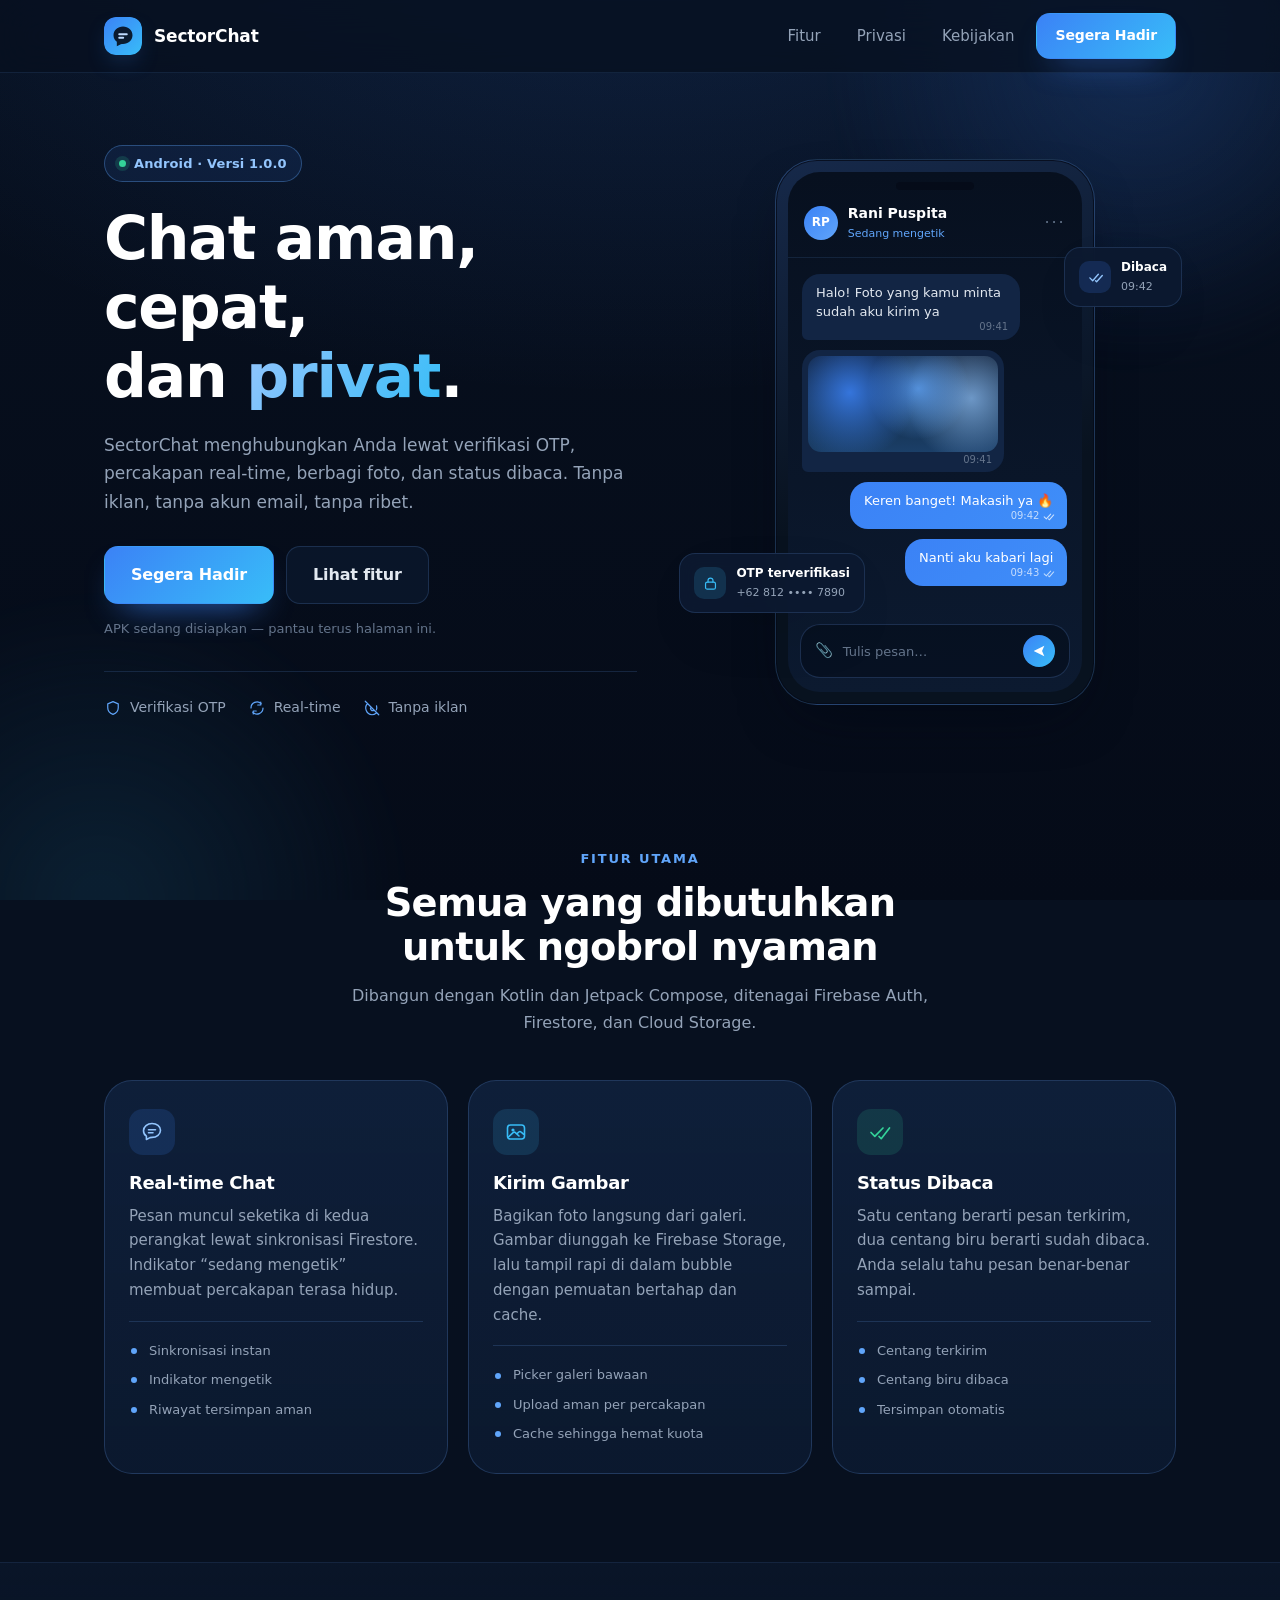
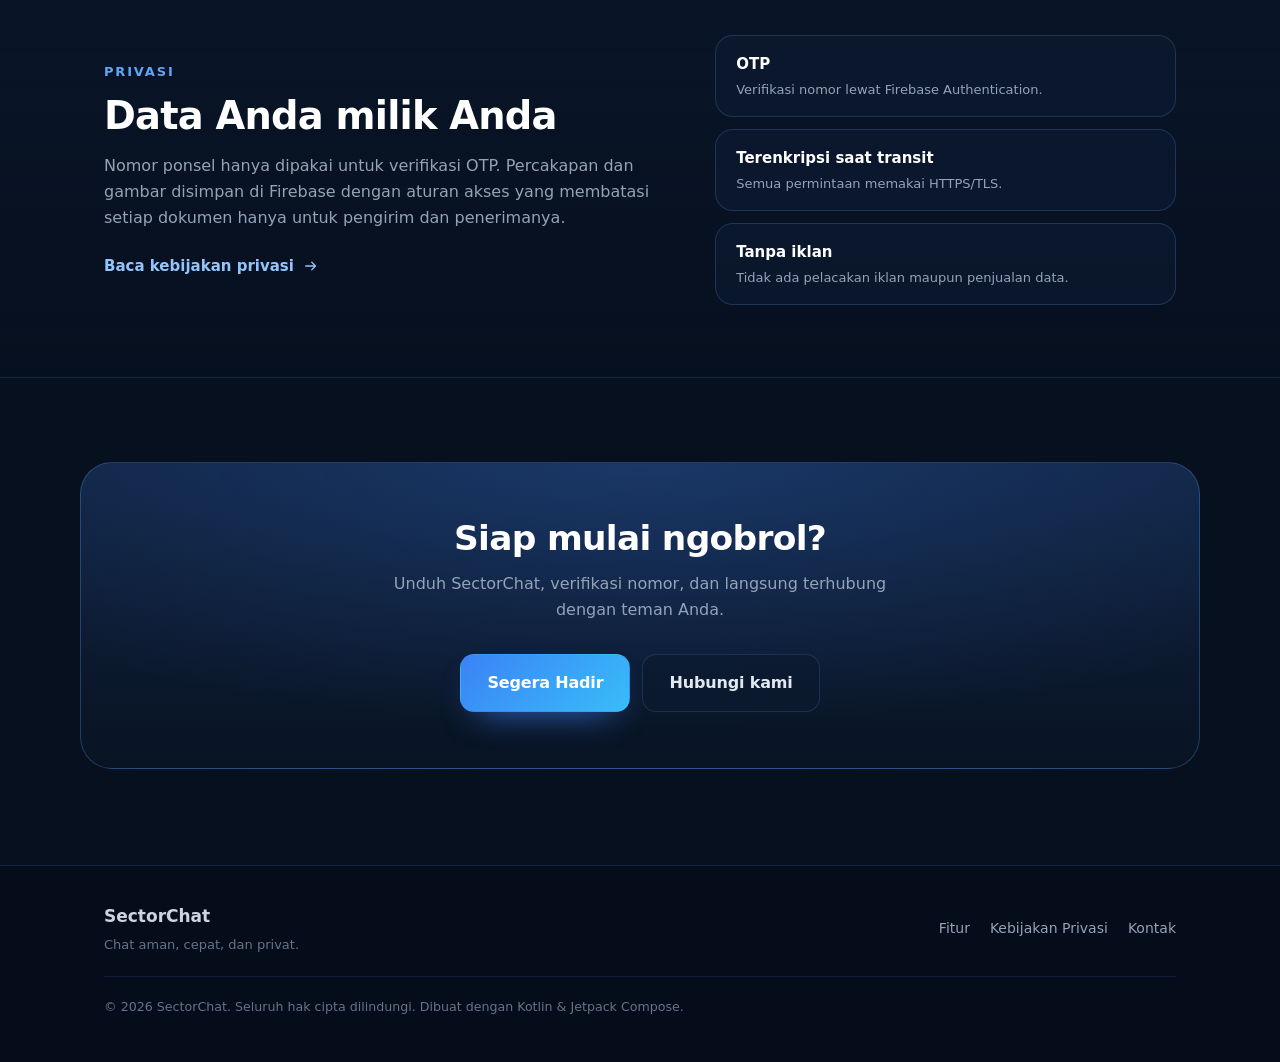
==== index.html @ f308259a "Add files via upload" ====
<!DOCTYPE html>
<html lang="id">
<head>
  <meta charset="utf-8" />
  <meta name="viewport" content="width=device-width, initial-scale=1" />

  <title>SectorChat — Chat aman, cepat, dan privat</title>
  <meta
    name="description"
    content="SectorChat adalah aplikasi chat Android dengan verifikasi OTP, percakapan real-time, kirim gambar, dan status dibaca. Tanpa iklan."
  />
  <meta name="theme-color" content="#07101F" />
  <meta name="color-scheme" content="dark" />
  <link rel="canonical" href="https://sectorchat.lol/" />

  <meta property="og:type" content="website" />
  <meta property="og:site_name" content="SectorChat" />
  <meta property="og:title" content="SectorChat — Chat aman, cepat, dan privat" />
  <meta
    property="og:description"
    content="Aplikasi chat Android dengan verifikasi OTP, percakapan real-time, kirim gambar, dan status dibaca."
  />
  <meta property="og:url" content="https://sectorchat.lol/" />
  <meta name="twitter:card" content="summary_large_image" />

  <link rel="icon" href="/assets/favicon.svg" type="image/svg+xml" />
  <link rel="apple-touch-icon" href="/assets/favicon.svg" />
  <link rel="stylesheet" href="/assets/styles.css" />
</head>
<body>
  <a class="skip-link" href="#konten">Langsung ke konten</a>

  <div class="backdrop" aria-hidden="true">
    <span class="backdrop-glow backdrop-glow--top"></span>
    <span class="backdrop-glow backdrop-glow--bottom"></span>
  </div>

  <header class="site-header">
    <div class="container header-inner">
      <a class="brand" href="/" aria-label="SectorChat, ke halaman utama">
        <svg class="brand-mark" viewBox="0 0 48 48" aria-hidden="true" focusable="false">
          <defs>
            <linearGradient id="brandGradient" x1="0" y1="0" x2="1" y2="1">
              <stop offset="0%" stop-color="#3B82F6" />
              <stop offset="100%" stop-color="#38BDF8" />
            </linearGradient>
          </defs>
          <rect width="48" height="48" rx="14" fill="url(#brandGradient)" />
          <path
            d="M24 12c-6.6 0-12 4.9-12 11 0 3.3 1.6 6.2 4.2 8.2V37l5.1-2.7c.9-.2 1.8-.3 2.7-.3 6.6 0 12-4.9 12-11S30.6 12 24 12z"
            fill="#07101F"
            opacity="0.92"
          />
          <rect x="18" y="20.5" width="12" height="2.6" rx="1.3" fill="#BFDBFE" />
          <rect x="18" y="25" width="7.5" height="2.6" rx="1.3" fill="#BFDBFE" />
        </svg>
        <span class="brand-name">SectorChat</span>
      </a>

      <button
        class="nav-toggle"
        type="button"
        aria-expanded="false"
        aria-controls="primary-nav"
        aria-label="Buka menu navigasi"
      >
        <span class="nav-toggle-bar"></span>
        <span class="nav-toggle-bar"></span>
        <span class="nav-toggle-bar"></span>
      </button>

      <nav id="primary-nav" class="primary-nav" aria-label="Navigasi utama">
        <a href="#fitur">Fitur</a>
        <a href="#privasi">Privasi</a>
        <a href="/privacy.html">Kebijakan</a>
        <a class="btn btn--primary btn--sm" href="#unduh" data-download>
          <span data-download-label>Download APK</span>
        </a>
      </nav>
    </div>
  </header>

  <main id="konten">
    <section class="hero" id="unduh">
      <div class="container hero-inner">
        <div class="hero-copy">
          <p class="eyebrow">
            <span class="eyebrow-dot" aria-hidden="true"></span>
            Android · Versi 1.0.0
          </p>

          <h1 class="hero-title">
            Chat aman, cepat,<br />
            dan <span class="text-gradient">privat</span>.
          </h1>

          <p class="hero-lead">
            SectorChat menghubungkan Anda lewat verifikasi OTP, percakapan real-time,
            berbagi foto, dan status dibaca. Tanpa iklan, tanpa akun email, tanpa ribet.
          </p>

          <div class="hero-actions">
            <a class="btn btn--primary btn--lg" href="#unduh" data-download>
              <svg class="btn-icon" viewBox="0 0 24 24" aria-hidden="true" focusable="false">
                <path
                  d="M12 3v11m0 0 4-4m-4 4-4-4M5 19h14"
                  fill="none"
                  stroke="currentColor"
                  stroke-width="1.8"
                  stroke-linecap="round"
                  stroke-linejoin="round"
                />
              </svg>
              <span data-download-label>Download APK</span>
            </a>

            <a class="btn btn--ghost btn--lg" href="#fitur">Lihat fitur</a>
          </div>

          <p class="hero-note" data-download-note>
            Android 7.0+ · APK ditandatangani · ±19 MB
          </p>

          <ul class="hero-trust">
            <li>
              <svg viewBox="0 0 24 24" aria-hidden="true" focusable="false">
                <path
                  d="M12 3.5 5 6.5v5c0 4.3 2.9 7.4 7 9 4.1-1.6 7-4.7 7-9v-5l-7-3z"
                  fill="none"
                  stroke="currentColor"
                  stroke-width="1.6"
                  stroke-linejoin="round"
                />
              </svg>
              Verifikasi OTP
            </li>
            <li>
              <svg viewBox="0 0 24 24" aria-hidden="true" focusable="false">
                <path
                  d="M4 12a8 8 0 0 1 13.7-5.7M20 12a8 8 0 0 1-13.7 5.7M17 4v4h-4M7 20v-4h4"
                  fill="none"
                  stroke="currentColor"
                  stroke-width="1.6"
                  stroke-linecap="round"
                  stroke-linejoin="round"
                />
              </svg>
              Real-time
            </li>
            <li>
              <svg viewBox="0 0 24 24" aria-hidden="true" focusable="false">
                <path
                  d="M3 3l18 18M10.6 10.7a3 3 0 0 0 4.2 4.2M6 6a9 9 0 0 0 6 15c2 0 3.9-.7 5.4-1.9M17.9 14.5A9 9 0 0 0 18 9"
                  fill="none"
                  stroke="currentColor"
                  stroke-width="1.6"
                  stroke-linecap="round"
                />
              </svg>
              Tanpa iklan
            </li>
          </ul>
        </div>

        <div class="hero-visual" aria-hidden="true">
          <div class="phone">
            <div class="phone-notch"></div>
            <div class="phone-screen">
              <div class="chat-header">
                <span class="chat-avatar">RP</span>
                <span class="chat-meta">
                  <span class="chat-name">Rani Puspita</span>
                  <span class="chat-status" data-typing>Sedang mengetik</span>
                </span>
                <span class="chat-dots">···</span>
              </div>

              <div class="chat-body">
                <div class="bubble bubble--peer">
                  Halo! Foto yang kamu minta sudah aku kirim ya
                  <span class="bubble-time">09:41</span>
                </div>

                <div class="bubble bubble--peer bubble--media">
                  <span class="bubble-photo"></span>
                  <span class="bubble-time">09:41</span>
                </div>

                <div class="bubble bubble--mine">
                  Keren banget! Makasih ya 🔥
                  <span class="bubble-time">
                    09:42
                    <span class="ticks" aria-hidden="true">
                      <svg viewBox="0 0 24 24" focusable="false">
                        <path
                          d="m4 12.5 4 4 8-9M12 16.5l1.6 1.6 8-9"
                          fill="none"
                          stroke="currentColor"
                          stroke-width="1.9"
                          stroke-linecap="round"
                          stroke-linejoin="round"
                        />
                      </svg>
                    </span>
                  </span>
                </div>

                <div class="bubble bubble--mine bubble--short">
                  Nanti aku kabari lagi
                  <span class="bubble-time">
                    09:43
                    <span class="ticks ticks--read" aria-hidden="true">
                      <svg viewBox="0 0 24 24" focusable="false">
                        <path
                          d="m4 12.5 4 4 8-9M12 16.5l1.6 1.6 8-9"
                          fill="none"
                          stroke="currentColor"
                          stroke-width="1.9"
                          stroke-linecap="round"
                          stroke-linejoin="round"
                        />
                      </svg>
                    </span>
                  </span>
                </div>
              </div>

              <div class="chat-input">
                <span class="chat-clip">📎</span>
                <span class="chat-placeholder">Tulis pesan…</span>
                <span class="chat-send">
                  <svg viewBox="0 0 24 24" focusable="false">
                    <path
                      d="M4 12 20 4l-3.4 8L20 20z"
                      fill="currentColor"
                    />
                  </svg>
                </span>
              </div>
            </div>
          </div>

          <div class="float-card float-card--read">
            <span class="float-card-icon float-card-icon--blue">
              <svg viewBox="0 0 24 24" aria-hidden="true" focusable="false">
                <path
                  d="m4 12.5 4 4 8-9M12 16.5l1.6 1.6 8-9"
                  fill="none"
                  stroke="currentColor"
                  stroke-width="1.9"
                  stroke-linecap="round"
                  stroke-linejoin="round"
                />
              </svg>
            </span>
            <span>
              <strong>Dibaca</strong>
              <small>09:42</small>
            </span>
          </div>

          <div class="float-card float-card--otp">
            <span class="float-card-icon float-card-icon--sky">
              <svg viewBox="0 0 24 24" aria-hidden="true" focusable="false">
                <rect
                  x="5"
                  y="10"
                  width="14"
                  height="10"
                  rx="2.5"
                  fill="none"
                  stroke="currentColor"
                  stroke-width="1.7"
                />
                <path
                  d="M8.5 10V7.8a3.5 3.5 0 0 1 7 0V10"
                  fill="none"
                  stroke="currentColor"
                  stroke-width="1.7"
                  stroke-linecap="round"
                />
              </svg>
            </span>
            <span>
              <strong>OTP terverifikasi</strong>
              <small>+62 812 •••• 7890</small>
            </span>
          </div>
        </div>
      </div>
    </section>

    <section class="features" id="fitur">
      <div class="container">
        <header class="section-head reveal">
          <p class="section-eyebrow">Fitur utama</p>
          <h2 class="section-title">Semua yang dibutuhkan untuk ngobrol nyaman</h2>
          <p class="section-lead">
            Dibangun dengan Kotlin dan Jetpack Compose, ditenagai Firebase Auth,
            Firestore, dan Cloud Storage.
          </p>
        </header>

        <div class="feature-grid">
          <article class="feature-card reveal">
            <span class="feature-icon">
              <svg viewBox="0 0 24 24" aria-hidden="true" focusable="false">
                <path
                  d="M12 3.5c-4.7 0-8.5 3.2-8.5 7.2 0 2.2 1.1 4.2 2.9 5.5v3.3l3.6-1.9c.6-.1 1.3-.2 2-.2 4.7 0 8.5-3.2 8.5-7.2S16.7 3.5 12 3.5z"
                  fill="none"
                  stroke="currentColor"
                  stroke-width="1.6"
                  stroke-linejoin="round"
                />
                <path
                  d="M8.5 9.8h7M8.5 12.8h4.5"
                  fill="none"
                  stroke="currentColor"
                  stroke-width="1.6"
                  stroke-linecap="round"
                />
              </svg>
            </span>
            <h3>Real-time Chat</h3>
            <p>
              Pesan muncul seketika di kedua perangkat lewat sinkronisasi Firestore.
              Indikator “sedang mengetik” membuat percakapan terasa hidup.
            </p>
            <ul class="feature-list">
              <li>Sinkronisasi instan</li>
              <li>Indikator mengetik</li>
              <li>Riwayat tersimpan aman</li>
            </ul>
          </article>

          <article class="feature-card reveal">
            <span class="feature-icon feature-icon--sky">
              <svg viewBox="0 0 24 24" aria-hidden="true" focusable="false">
                <rect
                  x="3.5"
                  y="5"
                  width="17"
                  height="14"
                  rx="3"
                  fill="none"
                  stroke="currentColor"
                  stroke-width="1.6"
                />
                <circle cx="9" cy="10" r="1.6" fill="currentColor" />
                <path
                  d="m4.5 17 4.6-4.3a1.8 1.8 0 0 1 2.5.1L15 16m-2.2-2.2 2-1.8a1.8 1.8 0 0 1 2.4.1l2.3 2.1"
                  fill="none"
                  stroke="currentColor"
                  stroke-width="1.6"
                  stroke-linecap="round"
                  stroke-linejoin="round"
                />
              </svg>
            </span>
            <h3>Kirim Gambar</h3>
            <p>
              Bagikan foto langsung dari galeri. Gambar diunggah ke Firebase Storage,
              lalu tampil rapi di dalam bubble dengan pemuatan bertahap dan cache.
            </p>
            <ul class="feature-list">
              <li>Picker galeri bawaan</li>
              <li>Upload aman per percakapan</li>
              <li>Cache sehingga hemat kuota</li>
            </ul>
          </article>

          <article class="feature-card reveal">
            <span class="feature-icon feature-icon--mint">
              <svg viewBox="0 0 24 24" aria-hidden="true" focusable="false">
                <path
                  d="m3 12.5 3.8 3.8L15 8M11 16.5l2.2 2.2L21.5 8"
                  fill="none"
                  stroke="currentColor"
                  stroke-width="1.7"
                  stroke-linecap="round"
                  stroke-linejoin="round"
                />
              </svg>
            </span>
            <h3>Status Dibaca</h3>
            <p>
              Satu centang berarti pesan terkirim, dua centang biru berarti sudah dibaca.
              Anda selalu tahu pesan benar-benar sampai.
            </p>
            <ul class="feature-list">
              <li>Centang terkirim</li>
              <li>Centang biru dibaca</li>
              <li>Tersimpan otomatis</li>
            </ul>
          </article>
        </div>
      </div>
    </section>

    <section class="privacy" id="privasi">
      <div class="container privacy-inner">
        <div class="privacy-copy reveal">
          <p class="section-eyebrow">Privasi</p>
          <h2 class="section-title">Data Anda milik Anda</h2>
          <p class="section-lead">
            Nomor ponsel hanya dipakai untuk verifikasi OTP. Percakapan dan gambar
            disimpan di Firebase dengan aturan akses yang membatasi setiap dokumen
            hanya untuk pengirim dan penerimanya.
          </p>
          <a class="link-arrow" href="/privacy.html">
            Baca kebijakan privasi
            <svg viewBox="0 0 24 24" aria-hidden="true" focusable="false">
              <path
                d="M5 12h13m0 0-5-5m5 5-5 5"
                fill="none"
                stroke="currentColor"
                stroke-width="1.7"
                stroke-linecap="round"
                stroke-linejoin="round"
              />
            </svg>
          </a>
        </div>

        <ul class="privacy-facts reveal">
          <li>
            <strong>OTP</strong>
            <span>Verifikasi nomor lewat Firebase Authentication.</span>
          </li>
          <li>
            <strong>Terenkripsi saat transit</strong>
            <span>Semua permintaan memakai HTTPS/TLS.</span>
          </li>
          <li>
            <strong>Tanpa iklan</strong>
            <span>Tidak ada pelacakan iklan maupun penjualan data.</span>
          </li>
        </ul>
      </div>
    </section>

    <section class="cta">
      <div class="container cta-inner reveal">
        <h2 class="cta-title">Siap mulai ngobrol?</h2>
        <p class="cta-lead">
          Unduh SectorChat, verifikasi nomor, dan langsung terhubung dengan teman Anda.
        </p>
        <div class="hero-actions hero-actions--center">
          <a class="btn btn--primary btn--lg" href="#unduh" data-download>
            <svg class="btn-icon" viewBox="0 0 24 24" aria-hidden="true" focusable="false">
              <path
                d="M12 3v11m0 0 4-4m-4 4-4-4M5 19h14"
                fill="none"
                stroke="currentColor"
                stroke-width="1.8"
                stroke-linecap="round"
                stroke-linejoin="round"
              />
            </svg>
            <span data-download-label>Download APK</span>
          </a>
          <a class="btn btn--ghost btn--lg" href="mailto:hello@sectorchat.lol">Hubungi kami</a>
        </div>
      </div>
    </section>
  </main>

  <footer class="site-footer">
    <div class="container footer-inner">
      <div class="footer-brand">
        <span class="brand-name">SectorChat</span>
        <p class="footer-tagline">Chat aman, cepat, dan privat.</p>
      </div>

      <nav class="footer-nav" aria-label="Navigasi footer">
        <a href="#fitur">Fitur</a>
        <a href="/privacy.html">Kebijakan Privasi</a>
        <a href="mailto:hello@sectorchat.lol">Kontak</a>
      </nav>

      <p class="footer-legal">
        © <span data-year>2026</span> SectorChat. Seluruh hak cipta dilindungi.
        Dibuat dengan Kotlin &amp; Jetpack Compose.
      </p>
    </div>
  </footer>

  <div class="toast" role="status" aria-live="polite" data-toast></div>

  <script src="/assets/script.js" defer></script>
</body>
</html>
---- assets/styles.css ----
/* ==========================================================================
   SectorChat — landing page
   Palet mengikuti tema aplikasi Android (navy + biru terang).
   ========================================================================== */

:root {
  /* Warna */
  --navy-950: #050b18;
  --navy-900: #07101f;
  --navy-800: #0c1a30;
  --navy-700: #122544;
  --navy-600: #1b355c;
  --blue-500: #3b82f6;
  --blue-400: #60a5fa;
  --blue-300: #93c5fd;
  --blue-200: #bfdbfe;
  --sky-400: #38bdf8;
  --mint-400: #34d399;
  --slate-200: #e2e8f0;
  --slate-300: #cbd5e1;
  --slate-400: #94a3b8;
  --slate-500: #64748b;
  --outline: rgba(42, 69, 110, 0.55);

  /* Tipografi */
  --font-sans: "Segoe UI", system-ui, -apple-system, "Helvetica Neue", Arial, sans-serif;

  /* Tata letak */
  --container: 1120px;
  --radius-sm: 12px;
  --radius-md: 18px;
  --radius-lg: 28px;
  --header-height: 72px;

  /* Efek */
  --shadow-soft: 0 24px 60px -28px rgba(2, 8, 20, 0.9);
  --shadow-card: 0 18px 44px -30px rgba(59, 130, 246, 0.75);
  --transition: 220ms cubic-bezier(0.22, 0.61, 0.36, 1);
}

/* --------------------------------------------------------------- reset --- */

*,
*::before,
*::after {
  box-sizing: border-box;
}

html {
  scroll-behavior: smooth;
  scroll-padding-top: calc(var(--header-height) + 16px);
  -webkit-text-size-adjust: 100%;
}

body {
  margin: 0;
  min-height: 100vh;
  font-family: var(--font-sans);
  font-size: 16px;
  line-height: 1.65;
  color: var(--slate-300);
  background: var(--navy-900);
  overflow-x: hidden;
  -webkit-font-smoothing: antialiased;
}

img,
svg {
  display: block;
  max-width: 100%;
}

a {
  color: inherit;
  text-decoration: none;
}

h1,
h2,
h3 {
  margin: 0;
  color: #fff;
  line-height: 1.15;
  letter-spacing: -0.02em;
}

p {
  margin: 0;
}

ul {
  margin: 0;
  padding: 0;
  list-style: none;
}

:focus-visible {
  outline: 2px solid var(--blue-400);
  outline-offset: 3px;
  border-radius: 6px;
}

.container {
  width: 100%;
  max-width: var(--container);
  margin-inline: auto;
  padding-inline: 24px;
}

.skip-link {
  position: absolute;
  left: -999px;
  top: 12px;
  z-index: 100;
  padding: 10px 16px;
  border-radius: 10px;
  background: var(--blue-500);
  color: #fff;
  font-weight: 600;
}

.skip-link:focus {
  left: 16px;
}

/* ------------------------------------------------------------ backdrop --- */

.backdrop {
  position: fixed;
  inset: 0;
  z-index: -1;
  overflow: hidden;
  pointer-events: none;
  background:
    radial-gradient(120% 90% at 50% -10%, rgba(59, 130, 246, 0.16), transparent 60%),
    linear-gradient(180deg, var(--navy-900) 0%, var(--navy-950) 100%);
}

.backdrop-glow {
  position: absolute;
  width: 640px;
  height: 640px;
  border-radius: 50%;
  filter: blur(20px);
  opacity: 0.55;
}

.backdrop-glow--top {
  top: -260px;
  right: -180px;
  background: radial-gradient(circle, rgba(59, 130, 246, 0.35), transparent 68%);
}

.backdrop-glow--bottom {
  bottom: -320px;
  left: -220px;
  background: radial-gradient(circle, rgba(56, 189, 248, 0.22), transparent 68%);
}

/* -------------------------------------------------------------- header --- */

.site-header {
  position: sticky;
  top: 0;
  z-index: 50;
  backdrop-filter: blur(18px);
  background: rgba(7, 16, 31, 0.78);
  border-bottom: 1px solid rgba(42, 69, 110, 0.35);
}

.header-inner {
  display: flex;
  align-items: center;
  justify-content: space-between;
  gap: 24px;
  height: var(--header-height);
}

.brand {
  display: inline-flex;
  align-items: center;
  gap: 12px;
  font-weight: 700;
  color: #fff;
  letter-spacing: -0.01em;
}

.brand-mark {
  width: 38px;
  height: 38px;
  border-radius: 12px;
  box-shadow: 0 10px 26px -12px rgba(59, 130, 246, 0.85);
}

.brand-name {
  font-size: 1.0625rem;
}

.primary-nav {
  display: flex;
  align-items: center;
  gap: 8px;
}

.primary-nav > a:not(.btn) {
  padding: 10px 14px;
  border-radius: 10px;
  font-size: 0.9375rem;
  color: var(--slate-400);
  transition: color var(--transition), background-color var(--transition);
}

.primary-nav > a:not(.btn):hover {
  color: var(--slate-200);
  background: rgba(59, 130, 246, 0.12);
}

/* Tombol menu (hanya mobile) */
.nav-toggle {
  display: none;
  width: 44px;
  height: 44px;
  padding: 0;
  border: 1px solid var(--outline);
  border-radius: 12px;
  background: rgba(18, 37, 68, 0.6);
  cursor: pointer;
}

.nav-toggle-bar {
  display: block;
  width: 20px;
  height: 2px;
  margin: 4px auto;
  border-radius: 2px;
  background: var(--slate-200);
  transition: transform var(--transition), opacity var(--transition);
}

.nav-toggle[aria-expanded="true"] .nav-toggle-bar:nth-child(1) {
  transform: translateY(6px) rotate(45deg);
}

.nav-toggle[aria-expanded="true"] .nav-toggle-bar:nth-child(2) {
  opacity: 0;
}

.nav-toggle[aria-expanded="true"] .nav-toggle-bar:nth-child(3) {
  transform: translateY(-6px) rotate(-45deg);
}

/* -------------------------------------------------------------- tombol --- */

.btn {
  display: inline-flex;
  align-items: center;
  justify-content: center;
  gap: 10px;
  border: 1px solid transparent;
  border-radius: 14px;
  font-family: inherit;
  font-weight: 600;
  letter-spacing: -0.01em;
  text-align: center;
  cursor: pointer;
  transition: transform var(--transition), box-shadow var(--transition),
    background-color var(--transition), border-color var(--transition),
    color var(--transition);
}

.btn--sm {
  padding: 10px 18px;
  font-size: 0.875rem;
}

.btn--lg {
  padding: 15px 26px;
  font-size: 1rem;
}

.btn--primary {
  color: #fff;
  background: linear-gradient(135deg, var(--blue-500), var(--sky-400));
  box-shadow: 0 16px 34px -18px rgba(59, 130, 246, 0.95);
}

.btn--primary:hover {
  transform: translateY(-2px);
  box-shadow: 0 22px 44px -18px rgba(59, 130, 246, 0.95);
}

.btn--ghost {
  color: var(--slate-200);
  background: rgba(12, 26, 48, 0.7);
  border-color: var(--outline);
}

.btn--ghost:hover {
  transform: translateY(-2px);
  border-color: rgba(96, 165, 250, 0.6);
  color: #fff;
}

.btn--muted {
  color: var(--slate-400);
  background: rgba(18, 37, 68, 0.6);
  border-color: var(--outline);
  cursor: default;
}

.btn-icon {
  width: 20px;
  height: 20px;
}

/* Tombol unduhan yang belum tersedia (APK belum diunggah) */
.btn[data-soon="true"] .btn-icon {
  display: none;
}

/* ---------------------------------------------------------------- hero --- */

.hero {
  position: relative;
  padding: 72px 0 88px;
}

.hero-inner {
  display: grid;
  grid-template-columns: minmax(0, 1.05fr) minmax(0, 0.95fr);
  align-items: center;
  gap: 56px;
}

.eyebrow {
  display: inline-flex;
  align-items: center;
  gap: 8px;
  padding: 7px 14px;
  border: 1px solid rgba(96, 165, 250, 0.35);
  border-radius: 999px;
  background: rgba(59, 130, 246, 0.1);
  color: var(--blue-300);
  font-size: 0.8125rem;
  font-weight: 600;
  letter-spacing: 0.01em;
}

.eyebrow-dot {
  width: 7px;
  height: 7px;
  border-radius: 50%;
  background: var(--mint-400);
  box-shadow: 0 0 0 4px rgba(52, 211, 153, 0.16);
}

.hero-title {
  margin-top: 22px;
  font-size: clamp(1.95rem, 7vw, 3.75rem);
  font-weight: 800;
  text-wrap: balance;
  overflow-wrap: break-word;
}

.text-gradient {
  background: linear-gradient(120deg, var(--blue-300), var(--sky-400));
  -webkit-background-clip: text;
  background-clip: text;
  color: transparent;
}

.hero-lead {
  margin-top: 20px;
  max-width: 34rem;
  font-size: 1.0625rem;
  color: var(--slate-400);
}

.hero-actions {
  display: flex;
  flex-wrap: wrap;
  align-items: center;
  gap: 12px;
  margin-top: 30px;
}

.hero-actions--center {
  justify-content: center;
}

.hero-note {
  margin-top: 14px;
  font-size: 0.8125rem;
  color: var(--slate-500);
}

.hero-trust {
  display: flex;
  flex-wrap: wrap;
  gap: 10px 22px;
  margin-top: 32px;
  padding-top: 24px;
  border-top: 1px solid rgba(42, 69, 110, 0.45);
}

.hero-trust li {
  display: inline-flex;
  align-items: center;
  gap: 8px;
  font-size: 0.875rem;
  color: var(--slate-400);
}

.hero-trust svg {
  width: 18px;
  height: 18px;
  color: var(--blue-400);
}

/* ------------------------------------------------------ mockup telepon --- */

.hero-visual {
  position: relative;
  display: flex;
  justify-content: center;
}

.phone {
  position: relative;
  width: min(320px, 100%);
  padding: 12px;
  border-radius: 42px;
  background: linear-gradient(165deg, #16294a, #08121f 60%);
  border: 1px solid rgba(96, 165, 250, 0.22);
  box-shadow: var(--shadow-soft), 0 0 0 1px rgba(5, 11, 24, 0.8) inset;
}

.phone-notch {
  position: absolute;
  top: 22px;
  left: 50%;
  width: 78px;
  height: 8px;
  border-radius: 999px;
  background: rgba(5, 11, 24, 0.85);
  transform: translateX(-50%);
}

.phone-screen {
  display: flex;
  flex-direction: column;
  height: 520px;
  overflow: hidden;
  border-radius: 32px;
  background: linear-gradient(180deg, var(--navy-900), var(--navy-800));
}

.chat-header {
  display: flex;
  align-items: center;
  gap: 10px;
  padding: 30px 16px 14px;
  border-bottom: 1px solid rgba(42, 69, 110, 0.35);
}

.chat-avatar {
  display: grid;
  place-items: center;
  width: 34px;
  height: 34px;
  border-radius: 50%;
  background: linear-gradient(135deg, var(--blue-500), var(--blue-400));
  color: #fff;
  font-size: 0.75rem;
  font-weight: 700;
}

.chat-meta {
  display: flex;
  flex-direction: column;
  min-width: 0;
}

.chat-name {
  color: #fff;
  font-size: 0.875rem;
  font-weight: 600;
}

.chat-status {
  color: var(--blue-400);
  font-size: 0.6875rem;
  font-weight: 500;
}

.chat-status[data-typing]::after {
  content: "";
  animation: dots 1.6s steps(1, end) infinite;
}

.chat-dots {
  margin-left: auto;
  color: var(--slate-500);
  letter-spacing: 2px;
}

.chat-body {
  display: flex;
  flex-direction: column;
  gap: 10px;
  flex: 1;
  padding: 16px 14px;
  overflow: hidden;
}

.bubble {
  position: relative;
  max-width: 82%;
  padding: 10px 14px 18px;
  border-radius: 18px;
  font-size: 0.8125rem;
  line-height: 1.45;
  animation: bubble-in 520ms var(--transition) both;
}

.bubble--peer {
  align-self: flex-start;
  background: var(--navy-700);
  color: var(--slate-200);
  border-bottom-left-radius: 6px;
  animation-delay: 120ms;
}

.bubble--mine {
  align-self: flex-end;
  background: linear-gradient(135deg, var(--blue-500), #3f8ef8);
  color: #fff;
  border-bottom-right-radius: 6px;
  animation-delay: 260ms;
}

.bubble--short {
  animation-delay: 420ms;
}

.bubble--media {
  padding: 6px 6px 20px;
  animation-delay: 190ms;
}

.bubble-photo {
  display: block;
  width: 190px;
  height: 96px;
  border-radius: 13px;
  background:
    radial-gradient(circle at 22% 38%, rgba(59, 130, 246, 0.85), transparent 42%),
    radial-gradient(circle at 58% 34%, rgba(96, 165, 250, 0.8), transparent 40%),
    radial-gradient(circle at 86% 44%, rgba(147, 197, 253, 0.7), transparent 38%),
    linear-gradient(180deg, #0d1c33 0%, #14304f 62%, #1b3f68 100%);
}

.bubble-time {
  position: absolute;
  right: 12px;
  bottom: 5px;
  display: inline-flex;
  align-items: center;
  gap: 3px;
  font-size: 0.625rem;
  color: rgba(255, 255, 255, 0.7);
}

.bubble--peer .bubble-time {
  color: var(--slate-500);
}

.ticks svg {
  width: 13px;
  height: 13px;
  color: rgba(255, 255, 255, 0.75);
}

.ticks--read svg {
  color: var(--blue-200);
}

.chat-input {
  display: flex;
  align-items: center;
  gap: 10px;
  margin: 0 12px 14px;
  padding: 10px 14px;
  border-radius: 20px;
  border: 1px solid rgba(42, 69, 110, 0.6);
  background: rgba(5, 11, 24, 0.55);
}

.chat-clip {
  font-size: 0.9rem;
  opacity: 0.8;
}

.chat-placeholder {
  flex: 1;
  font-size: 0.8125rem;
  color: var(--slate-500);
}

.chat-send {
  display: grid;
  place-items: center;
  width: 32px;
  height: 32px;
  border-radius: 50%;
  background: linear-gradient(135deg, var(--blue-500), var(--sky-400));
  color: #fff;
}

.chat-send svg {
  width: 16px;
  height: 16px;
}

/* Kartu melayang */
.float-card {
  position: absolute;
  display: flex;
  align-items: center;
  gap: 10px;
  padding: 10px 14px;
  border-radius: 16px;
  border: 1px solid var(--outline);
  background: rgba(12, 26, 48, 0.92);
  box-shadow: var(--shadow-soft);
  backdrop-filter: blur(10px);
  animation: float 7s ease-in-out infinite;
}

.float-card strong {
  display: block;
  font-size: 0.75rem;
  color: #fff;
}

.float-card small {
  display: block;
  font-size: 0.6875rem;
  color: var(--slate-400);
}

.float-card-icon {
  display: grid;
  place-items: center;
  width: 32px;
  height: 32px;
  border-radius: 10px;
}

.float-card-icon svg {
  width: 17px;
  height: 17px;
}

.float-card-icon--blue {
  background: rgba(59, 130, 246, 0.18);
  color: var(--blue-300);
}

.float-card-icon--sky {
  background: rgba(56, 189, 248, 0.16);
  color: var(--sky-400);
}

.float-card--read {
  top: 88px;
  right: -6px;
}

.float-card--otp {
  bottom: 92px;
  left: -14px;
  animation-delay: 1.4s;
}

/* ------------------------------------------------------------ section --- */

.section-head {
  max-width: 40rem;
  margin: 0 auto 44px;
  text-align: center;
}

.section-eyebrow {
  margin-bottom: 12px;
  color: var(--blue-400);
  font-size: 0.8125rem;
  font-weight: 700;
  letter-spacing: 0.14em;
  text-transform: uppercase;
}

.section-title {
  font-size: clamp(1.75rem, 3.4vw, 2.4rem);
  font-weight: 750;
}

.section-lead {
  margin-top: 14px;
  color: var(--slate-400);
}

/* ------------------------------------------------------------- fitur --- */

.features {
  padding: 40px 0 88px;
}

.feature-grid {
  display: grid;
  grid-template-columns: repeat(3, minmax(0, 1fr));
  gap: 20px;
}

.feature-card {
  position: relative;
  padding: 28px 24px;
  border-radius: var(--radius-lg);
  border: 1px solid rgba(42, 69, 110, 0.7);
  background: linear-gradient(180deg, rgba(18, 37, 68, 0.72), rgba(12, 26, 48, 0.9));
  transition: transform var(--transition), border-color var(--transition),
    box-shadow var(--transition);
}

.feature-card::before {
  content: "";
  position: absolute;
  inset: 0;
  border-radius: inherit;
  padding: 1px;
  background: linear-gradient(160deg, rgba(96, 165, 250, 0.5), transparent 55%);
  opacity: 0;
  transition: opacity var(--transition);
  -webkit-mask: linear-gradient(#000 0 0) content-box, linear-gradient(#000 0 0);
  mask: linear-gradient(#000 0 0) content-box, linear-gradient(#000 0 0);
  -webkit-mask-composite: xor;
  mask-composite: exclude;
  pointer-events: none;
}

.feature-card:hover {
  transform: translateY(-6px);
  box-shadow: var(--shadow-card);
}

.feature-card:hover::before {
  opacity: 1;
}

.feature-icon {
  display: grid;
  place-items: center;
  width: 46px;
  height: 46px;
  margin-bottom: 18px;
  border-radius: 14px;
  background: rgba(59, 130, 246, 0.16);
  color: var(--blue-300);
}

.feature-icon--sky {
  background: rgba(56, 189, 248, 0.14);
  color: var(--sky-400);
}

.feature-icon--mint {
  background: rgba(52, 211, 153, 0.14);
  color: var(--mint-400);
}

.feature-icon svg {
  width: 24px;
  height: 24px;
}

.feature-card h3 {
  font-size: 1.125rem;
  font-weight: 700;
}

.feature-card p {
  margin-top: 10px;
  font-size: 0.9375rem;
  color: var(--slate-400);
}

.feature-list {
  display: grid;
  gap: 8px;
  margin-top: 18px;
  padding-top: 18px;
  border-top: 1px solid rgba(42, 69, 110, 0.6);
}

.feature-list li {
  position: relative;
  padding-left: 20px;
  font-size: 0.8125rem;
  color: var(--slate-400);
}

.feature-list li::before {
  content: "";
  position: absolute;
  left: 2px;
  top: 0.62em;
  width: 6px;
  height: 6px;
  border-radius: 50%;
  background: var(--blue-400);
}

/* ----------------------------------------------------------- privasi --- */

.privacy {
  padding: 72px 0;
  border-block: 1px solid rgba(42, 69, 110, 0.4);
  background: linear-gradient(180deg, rgba(12, 26, 48, 0.55), transparent);
}

.privacy-inner {
  display: grid;
  grid-template-columns: minmax(0, 1.1fr) minmax(0, 0.9fr);
  gap: 48px;
  align-items: center;
}

.privacy-copy .section-title,
.privacy-copy .section-lead {
  text-align: left;
}

.link-arrow {
  display: inline-flex;
  align-items: center;
  gap: 8px;
  margin-top: 22px;
  color: var(--blue-300);
  font-weight: 600;
  font-size: 0.9375rem;
  transition: gap var(--transition), color var(--transition);
}

.link-arrow:hover {
  gap: 12px;
  color: var(--blue-200);
}

.link-arrow svg {
  width: 18px;
  height: 18px;
}

.privacy-facts {
  display: grid;
  gap: 12px;
}

.privacy-facts li {
  padding: 16px 20px;
  border-radius: var(--radius-md);
  border: 1px solid rgba(42, 69, 110, 0.65);
  background: rgba(12, 26, 48, 0.75);
}

.privacy-facts strong {
  display: block;
  color: #fff;
  font-size: 0.9375rem;
}

.privacy-facts span {
  display: block;
  margin-top: 2px;
  font-size: 0.8125rem;
  color: var(--slate-400);
}

/* --------------------------------------------------------------- cta --- */

.cta {
  padding: 84px 0 96px;
}

.cta-inner {
  position: relative;
  padding: 56px 32px;
  border-radius: 32px;
  border: 1px solid rgba(96, 165, 250, 0.28);
  text-align: center;
  overflow: hidden;
  background:
    radial-gradient(120% 140% at 50% 0%, rgba(59, 130, 246, 0.22), transparent 62%),
    linear-gradient(180deg, rgba(18, 37, 68, 0.9), rgba(9, 20, 36, 0.95));
}

.cta-title {
  font-size: clamp(1.6rem, 3.2vw, 2.15rem);
  font-weight: 750;
}

.cta-lead {
  max-width: 34rem;
  margin: 12px auto 0;
  color: var(--slate-400);
}

/* ------------------------------------------------- halaman legal/404 --- */

.legal {
  padding: 44px 0 96px;
}

.legal-inner {
  max-width: 780px;
}

.legal-back {
  margin: 0 0 28px;
  font-size: 0.875rem;
}

.legal-title {
  font-size: clamp(1.95rem, 4vw, 2.6rem);
  font-weight: 780;
}

.legal-meta {
  margin-top: 10px;
  font-size: 0.8125rem;
  color: var(--slate-500);
}

.legal-lead {
  margin-top: 20px;
  font-size: 1.0625rem;
  color: var(--slate-400);
}

.legal-section {
  margin-top: 34px;
  padding-top: 26px;
  border-top: 1px solid rgba(42, 69, 110, 0.45);
}

.legal-section h2 {
  margin-bottom: 12px;
  font-size: 1.1875rem;
  font-weight: 700;
}

.legal-section p {
  color: var(--slate-400);
}

.legal-section p + p {
  margin-top: 12px;
}

.legal-section a {
  color: var(--blue-300);
  text-decoration: underline;
  text-underline-offset: 3px;
}

.legal-list {
  display: grid;
  gap: 10px;
  margin-top: 14px;
}

.legal-list li {
  position: relative;
  padding-left: 22px;
  color: var(--slate-400);
}

.legal-list li::before {
  content: "";
  position: absolute;
  left: 2px;
  top: 0.62em;
  width: 7px;
  height: 7px;
  border-radius: 50%;
  background: var(--blue-400);
}

.legal-list strong {
  color: #fff;
}

.legal-note {
  margin-top: 16px;
  padding: 12px 16px;
  border-radius: 14px;
  border: 1px solid rgba(96, 165, 250, 0.28);
  background: rgba(59, 130, 246, 0.08);
  font-size: 0.875rem;
  color: var(--blue-200);
}

.error-page {
  display: grid;
  place-items: center;
  min-height: calc(100vh - 220px);
  padding: 64px 0 96px;
  text-align: center;
}

.error-code {
  font-size: clamp(4rem, 14vw, 7rem);
  font-weight: 850;
  line-height: 1;
  background: linear-gradient(120deg, var(--blue-300), var(--sky-400));
  -webkit-background-clip: text;
  background-clip: text;
  color: transparent;
}

.error-lead {
  margin: 14px auto 28px;
  max-width: 30rem;
  color: var(--slate-400);
}

/* ------------------------------------------------------------ footer --- */
.site-footer {
  padding: 36px 0 44px;
  border-top: 1px solid rgba(42, 69, 110, 0.4);
  background: rgba(5, 11, 24, 0.6);
}

.footer-inner {
  display: grid;
  grid-template-columns: minmax(0, 1fr) auto;
  gap: 20px 32px;
  align-items: center;
}

.footer-brand .brand-name {
  font-weight: 700;
}

.footer-tagline {
  margin-top: 4px;
  font-size: 0.8125rem;
  color: var(--slate-500);
}

.footer-nav {
  display: flex;
  flex-wrap: wrap;
  gap: 20px;
  font-size: 0.875rem;
}

.footer-nav a {
  color: var(--slate-400);
  transition: color var(--transition);
}

.footer-nav a:hover {
  color: var(--blue-300);
}

.footer-legal {
  grid-column: 1 / -1;
  padding-top: 20px;
  border-top: 1px solid rgba(42, 69, 110, 0.35);
  font-size: 0.7895rem;
  color: var(--slate-500);
}

/* ------------------------------------------------------------- toast --- */

.toast {
  position: fixed;
  left: 50%;
  bottom: 28px;
  z-index: 80;
  max-width: min(90vw, 420px);
  padding: 12px 18px;
  border-radius: 14px;
  border: 1px solid rgba(96, 165, 250, 0.4);
  background: rgba(12, 26, 48, 0.96);
  color: var(--slate-200);
  font-size: 0.875rem;
  text-align: center;
  box-shadow: var(--shadow-soft);
  opacity: 0;
  transform: translate(-50%, 16px);
  pointer-events: none;
  transition: opacity var(--transition), transform var(--transition);
}

.toast.is-visible {
  opacity: 1;
  transform: translate(-50%, 0);
}

/* ------------------------------------------------------------ animasi --- */

.reveal {
  opacity: 0;
  transform: translateY(22px);
  transition: opacity 620ms ease, transform 620ms cubic-bezier(0.22, 0.61, 0.36, 1);
}

.reveal.is-visible {
  opacity: 1;
  transform: none;
}

@keyframes bubble-in {
  from {
    opacity: 0;
    transform: translateY(10px) scale(0.98);
  }
  to {
    opacity: 1;
    transform: none;
  }
}

@keyframes float {
  0%,
  100% {
    transform: translateY(0);
  }
  50% {
    transform: translateY(-8px);
  }
}

@keyframes dots {
  0% {
    content: "";
  }
  25% {
    content: ".";
  }
  50% {
    content: "..";
  }
  75% {
    content: "...";
  }
}

/* ------------------------------------------------------- responsif --- */

@media (max-width: 980px) {
  .hero {
    padding-top: 48px;
  }

  .hero-inner {
    grid-template-columns: minmax(0, 1fr);
    gap: 48px;
  }

  .hero-copy {
    text-align: center;
  }

  .hero-lead {
    margin-inline: auto;
  }

  .hero-actions,
  .hero-trust {
    justify-content: center;
  }

  .feature-grid {
    grid-template-columns: repeat(2, minmax(0, 1fr));
  }

  .privacy-inner {
    grid-template-columns: minmax(0, 1fr);
    gap: 32px;
  }

  .privacy-copy .section-title,
  .privacy-copy .section-lead {
    text-align: center;
  }

  .privacy-copy .link-arrow {
    display: flex;
    justify-content: center;
  }

  .float-card--otp {
    left: 4px;
  }

  .float-card--read {
    right: 4px;
  }
}

@media (max-width: 720px) {
  .nav-toggle {
    display: block;
  }

  .primary-nav {
    position: absolute;
    top: calc(var(--header-height) - 4px);
    left: 16px;
    right: 16px;
    flex-direction: column;
    align-items: stretch;
    gap: 4px;
    padding: 12px;
    border-radius: 18px;
    border: 1px solid var(--outline);
    background: rgba(9, 20, 36, 0.98);
    box-shadow: var(--shadow-soft);
    opacity: 0;
    visibility: hidden;
    transform: translateY(-8px);
    transition: opacity var(--transition), transform var(--transition),
      visibility var(--transition);
  }

  .primary-nav.is-open {
    opacity: 1;
    visibility: visible;
    transform: none;
  }

  .primary-nav > a:not(.btn) {
    padding: 12px 14px;
  }

  .primary-nav .btn {
    margin-top: 6px;
  }

  .feature-grid {
    grid-template-columns: minmax(0, 1fr);
  }

  .cta-inner {
    padding: 44px 22px;
    border-radius: 26px;
  }

  .footer-inner {
    grid-template-columns: minmax(0, 1fr);
    text-align: center;
  }

  .footer-nav {
    justify-content: center;
  }

  .phone {
    width: min(300px, 100%);
  }
}

@media (max-width: 640px) {
  /* Biarkan judul membungkus alami; baris paksa hanya untuk layar lebar. */
  .hero-title br {
    display: none;
  }

  .hero-title {
    max-width: 20ch;
    margin-inline: auto;
  }
}

@media (max-width: 420px) {
  .hero {
    padding: 32px 0 64px;
  }

  .hero-actions .btn {
    width: 100%;
  }

  .float-card {
    display: none;
  }
}

/* ------------------------------------------------- aksesibilitas/preferensi --- */

@media (prefers-reduced-motion: reduce) {
  html {
    scroll-behavior: auto;
  }

  *,
  *::before,
  *::after {
    animation-duration: 0.001ms !important;
    animation-iteration-count: 1 !important;
    transition-duration: 0.001ms !important;
  }

  .reveal {
    opacity: 1;
    transform: none;
  }
}
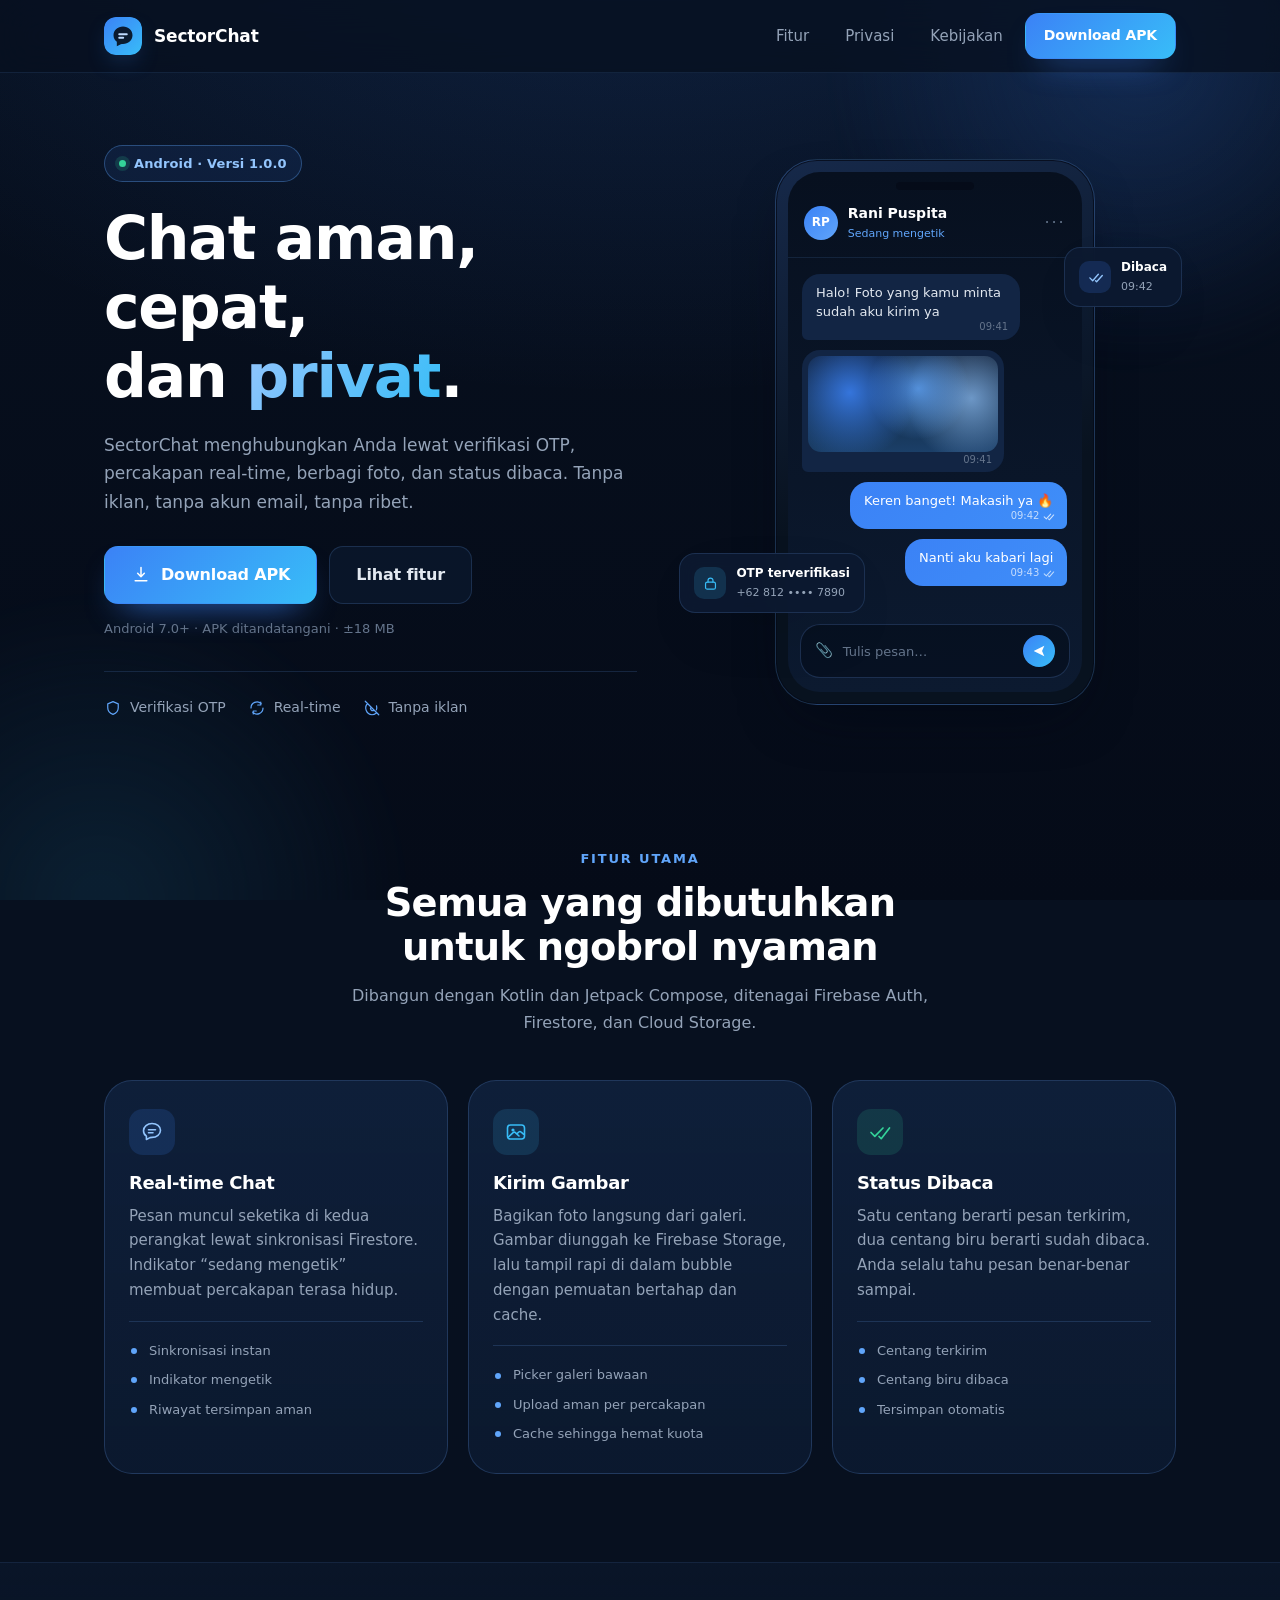
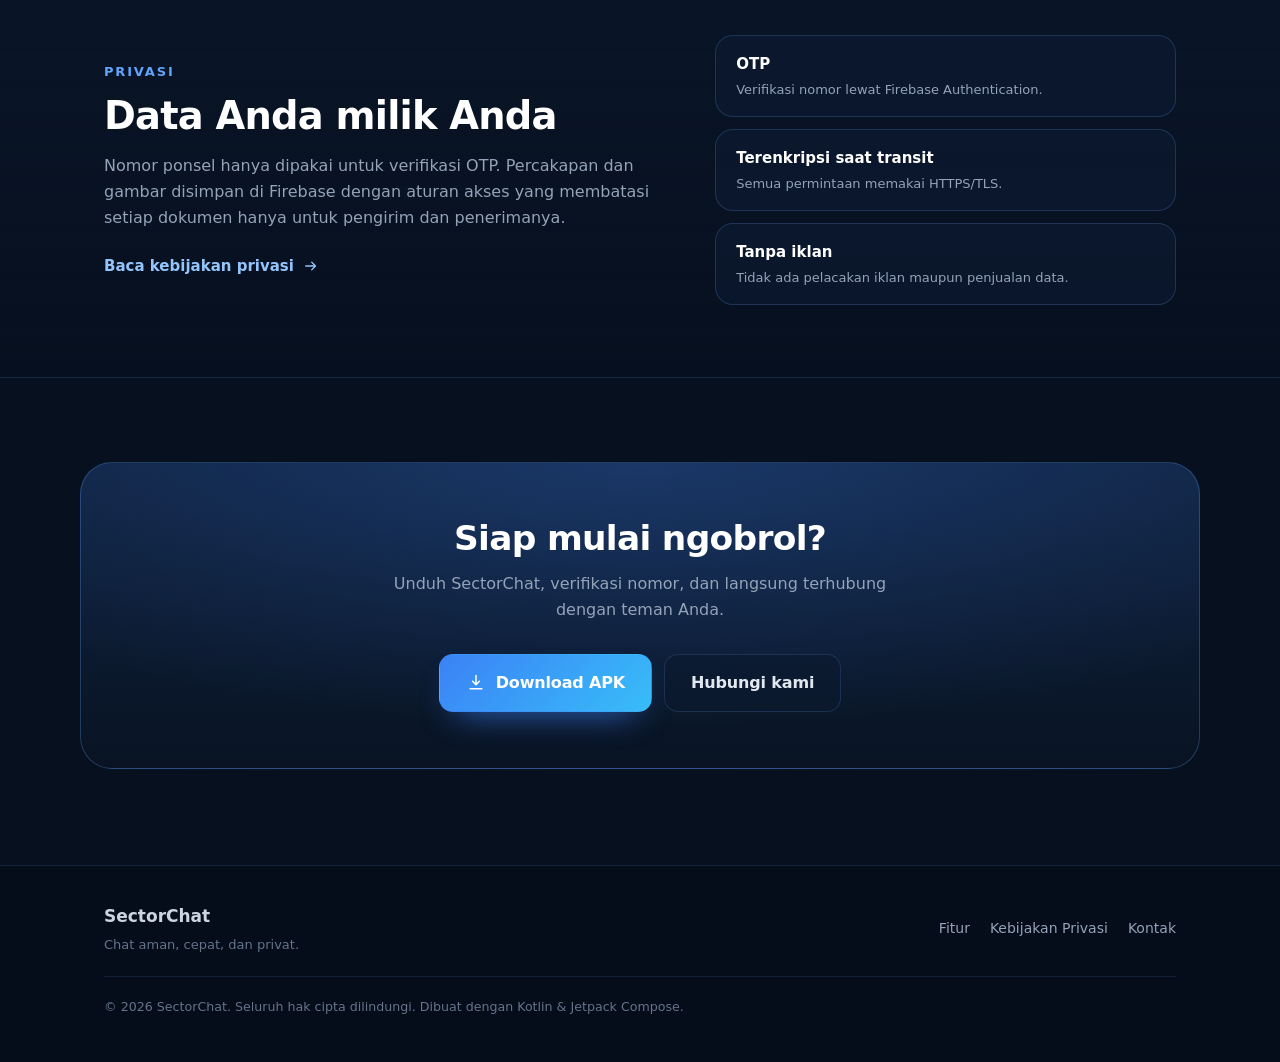
==== commit 254b3ac3: "Update print statement from 'Hello' to 'Goodbye'" ====
--- a/index.html
+++ b/index.html
@@ -73,8 +73,14 @@
         <a href="#fitur">Fitur</a>
         <a href="#privasi">Privasi</a>
         <a href="/privacy.html">Kebijakan</a>
-        <a class="btn btn--primary btn--sm" href="#unduh" data-download>
-          <span data-download-label>Download APK</span>
+        <a
+          class="btn btn--primary btn--sm"
+          href="/download/sectorchat-1.0.0.apk"
+          download="sectorchat-1.0.0.apk"
+          type="application/vnd.android.package-archive"
+          aria-label="Download APK SectorChat 1.0.0"
+        >
+          <span>Download APK</span>
         </a>
       </nav>
     </div>
@@ -100,7 +106,13 @@
           </p>
 
           <div class="hero-actions">
-            <a class="btn btn--primary btn--lg" href="#unduh" data-download>
+            <a
+              class="btn btn--primary btn--lg"
+              href="/download/sectorchat-1.0.0.apk"
+              download="sectorchat-1.0.0.apk"
+              type="application/vnd.android.package-archive"
+              aria-label="Download APK SectorChat 1.0.0"
+            >
               <svg class="btn-icon" viewBox="0 0 24 24" aria-hidden="true" focusable="false">
                 <path
                   d="M12 3v11m0 0 4-4m-4 4-4-4M5 19h14"
@@ -111,14 +123,14 @@
                   stroke-linejoin="round"
                 />
               </svg>
-              <span data-download-label>Download APK</span>
+              <span>Download APK</span>
             </a>
 
             <a class="btn btn--ghost btn--lg" href="#fitur">Lihat fitur</a>
           </div>
 
-          <p class="hero-note" data-download-note>
-            Android 7.0+ · APK ditandatangani · ±19 MB
+          <p class="hero-note">
+            Android 7.0+ · APK ditandatangani · ±18 MB
           </p>
 
           <ul class="hero-trust">
@@ -446,7 +458,13 @@
           Unduh SectorChat, verifikasi nomor, dan langsung terhubung dengan teman Anda.
         </p>
         <div class="hero-actions hero-actions--center">
-          <a class="btn btn--primary btn--lg" href="#unduh" data-download>
+          <a
+            class="btn btn--primary btn--lg"
+            href="/download/sectorchat-1.0.0.apk"
+            download="sectorchat-1.0.0.apk"
+            type="application/vnd.android.package-archive"
+            aria-label="Download APK SectorChat 1.0.0"
+          >
             <svg class="btn-icon" viewBox="0 0 24 24" aria-hidden="true" focusable="false">
               <path
                 d="M12 3v11m0 0 4-4m-4 4-4-4M5 19h14"
@@ -457,7 +475,7 @@
                 stroke-linejoin="round"
               />
             </svg>
-            <span data-download-label>Download APK</span>
+            <span>Download APK</span>
           </a>
           <a class="btn btn--ghost btn--lg" href="mailto:hello@sectorchat.lol">Hubungi kami</a>
         </div>
@@ -485,8 +503,6 @@
     </div>
   </footer>
 
-  <div class="toast" role="status" aria-live="polite" data-toast></div>
-
   <script src="/assets/script.js" defer></script>
 </body>
 </html>
